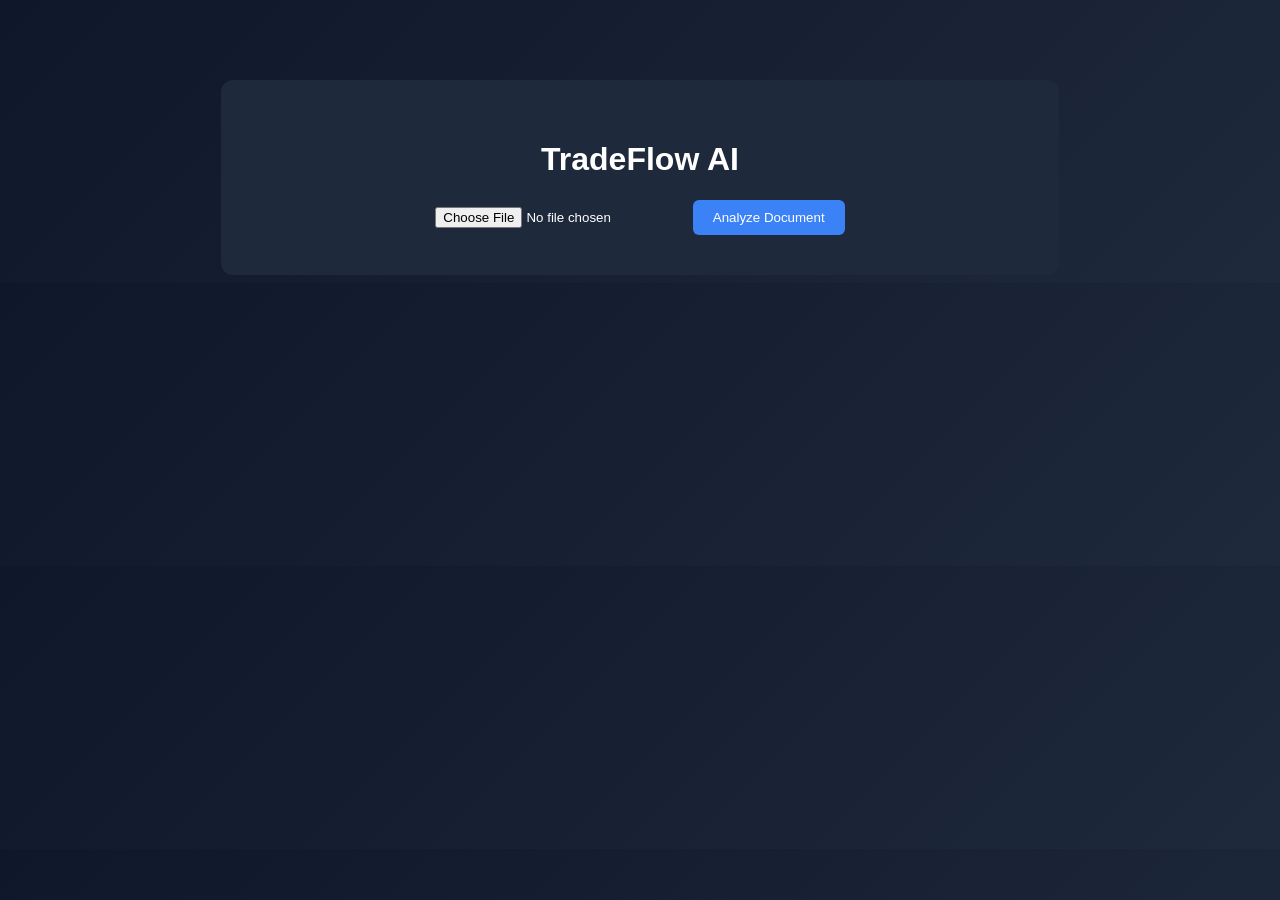
==== static/index.html @ f282c373 "Initial commit" ====
<!DOCTYPE html>
<html>

<head>
    <title>TradeFlow AI</title>
    <link rel="stylesheet" href="/static/style.css">
</head>

<body>

    <div class="container">
        <h1>TradeFlow AI</h1>

        <form id="uploadForm">
            <input type="file" id="fileInput" required>
            <button type="submit">Analyze Document</button>
        </form>

        <div id="result"></div>
    </div>

    <script>
        document.getElementById("uploadForm").addEventListener("submit", async function (e) {
            e.preventDefault();

            const fileInput = document.getElementById("fileInput");
            const resultDiv = document.getElementById("result");

            const file = fileInput.files[0];
            if (!file) {
                alert("Select a file");
                return;
            }

            const formData = new FormData();
            formData.append("file", file);

            resultDiv.innerHTML = "Processing...";

            const response = await fetch("/upload/", {
                method: "POST",
                body: formData
            });

            const data = await response.json();

            resultDiv.innerHTML = `
        <h3>Status: ${data.review_status}</h3>
        <p><strong>Converted INR:</strong> ${data.converted_value_inr || "-"}</p>
        <pre>${JSON.stringify(data.auto_filled_form, null, 2)}</pre>
    `;
        });
    </script>

</body>

</html>
---- static/style.css ----
body {
    font-family: Arial, sans-serif;
    background: linear-gradient(135deg, #0f172a, #1e293b);
    color: white;
    text-align: center;
    margin-top: 80px;
}

.container {
    background: #1e293b;
    padding: 40px;
    width: 60%;
    margin: auto;
    border-radius: 12px;
}

button {
    padding: 10px 20px;
    background: #3b82f6;
    color: white;
    border: none;
    border-radius: 6px;
    cursor: pointer;
}

button:hover {
    background: #2563eb;
}

pre {
    text-align: left;
    background: #0f172a;
    padding: 15px;
    border-radius: 8px;
}
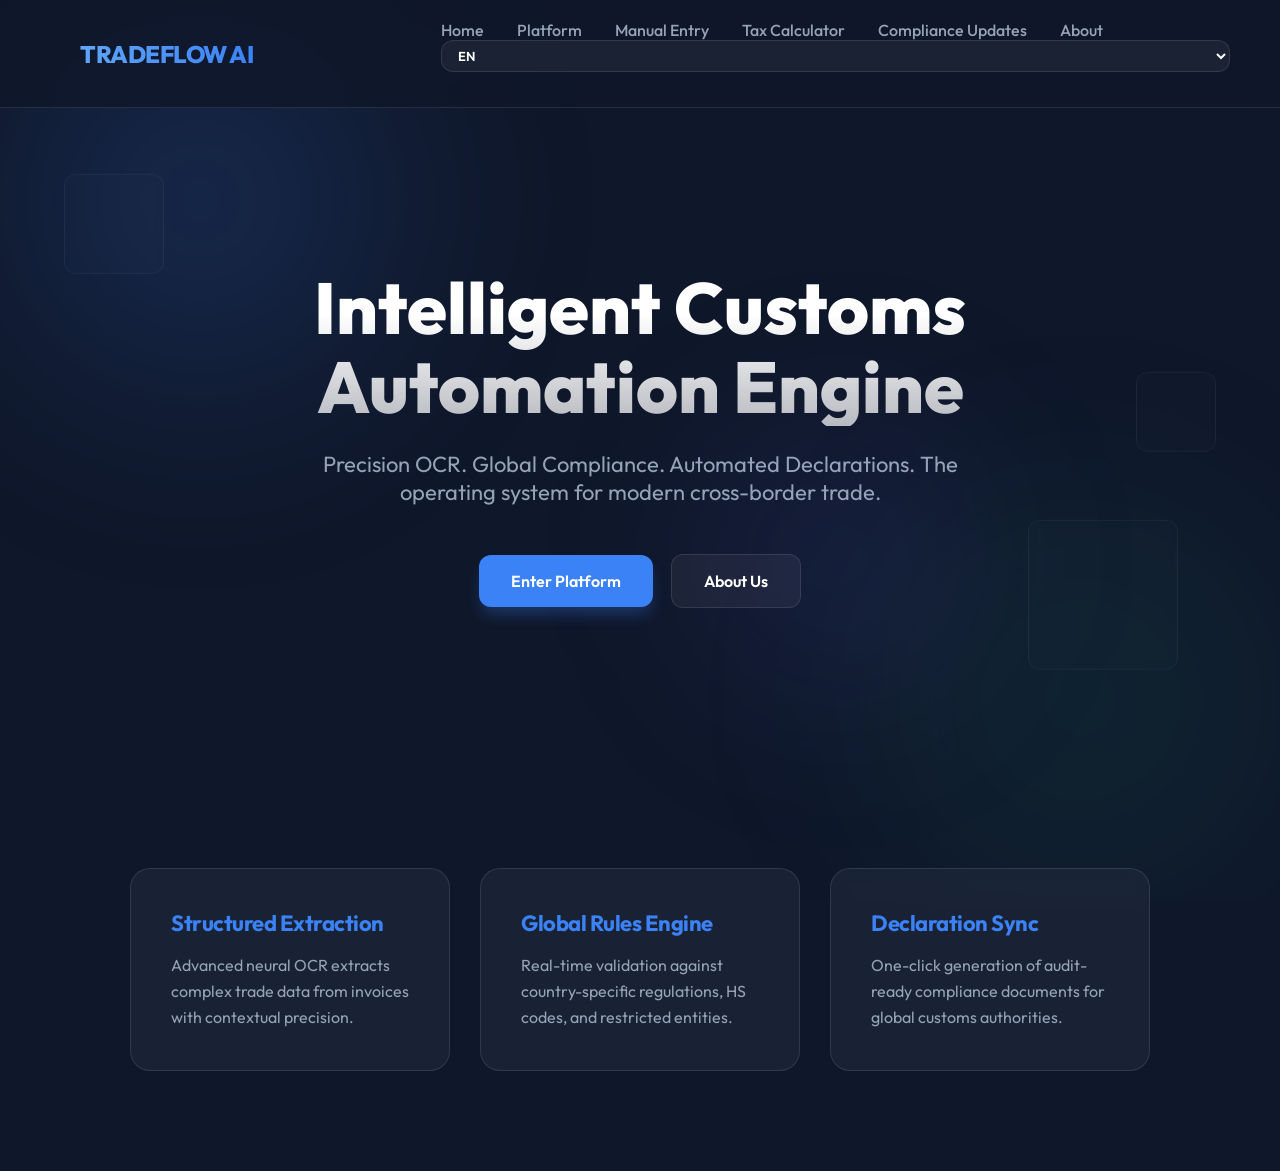
==== commit 5f7ba787: "Remove .env and add gitignore" ====
--- a/static/index.html
+++ b/static/index.html
@@ -1,56 +1,85 @@
 <!DOCTYPE html>
-<html>
+<html lang="en">
 
 <head>
-    <title>TradeFlow AI</title>
+    <meta charset="UTF-8">
+    <meta name="viewport" content="width=device-width, initial-scale=1.0">
+    <title>TradeFlow AI | Intelligent Customs Automation</title>
+    <link rel="preconnect" href="https://fonts.googleapis.com">
+    <link rel="preconnect" href="https://fonts.gstatic.com" crossorigin>
+    <link href="https://fonts.googleapis.com/css2?family=Outfit:wght@400;500;600;800&display=swap" rel="stylesheet">
     <link rel="stylesheet" href="/static/style.css">
 </head>
 
 <body>
 
-    <div class="container">
-        <h1>TradeFlow AI</h1>
-
-        <form id="uploadForm">
-            <input type="file" id="fileInput" required>
-            <button type="submit">Analyze Document</button>
-        </form>
-
-        <div id="result"></div>
+    <div class="bg-mesh">
+        <div class="mesh-blob blob-1"></div>
+        <div class="mesh-blob blob-2"></div>
+        <div class="mesh-blob blob-3"></div>
     </div>
 
-    <script>
-        document.getElementById("uploadForm").addEventListener("submit", async function (e) {
-            e.preventDefault();
+    <nav>
+        <div class="logo">TRADEFLOW AI</div>
+        <div class="nav-links">
+            <a href="/" data-i18n="nav_home">Home</a>
+            <a href="/app" data-i18n="nav_platform">Platform</a>
+            <a href="/manual" data-i18n="nav_manual">Manual Entry</a>
+            <a href="/calculator" data-i18n="nav_calculator">Tax Calculator</a>
+            <a href="/rules" data-i18n="nav_updates">Compliance Updates</a>
+            <a href="/about" data-i18n="nav_about">About</a>
+            <select class="lang-selector" onchange="switchLanguage(this.value)">
+                <option value="en">EN</option>
+                <option value="hi">HI</option>
+                <option value="es">ES</option>
+                <option value="fr">FR</option>
+                <option value="de">DE</option>
+                <option value="zh">ZH</option>
+                <option value="ja">JA</option>
+                <option value="ru">RU</option>
+                <option value="pt">PT</option>
+                <option value="ar">AR</option>
+            </select>
+        </div>
+    </nav>
 
-            const fileInput = document.getElementById("fileInput");
-            const resultDiv = document.getElementById("result");
+    <main>
+        <section class="hero">
+            <div class="hero-visuals">
+                <div class="floating-shape"
+                    style="width: 100px; height: 100px; top: 10%; left: 5%; animation: float 15s infinite alternate-reverse;">
+                </div>
+                <div class="floating-shape"
+                    style="width: 150px; height: 150px; bottom: 15%; right: 8%; animation: float 20s infinite alternate;">
+                </div>
+                <div class="floating-shape"
+                    style="width: 80px; height: 80px; top: 40%; right: 5%; animation: float 12s infinite alternate;">
+                </div>
+            </div>
+            <h1>Intelligent Customs<br>Automation Engine</h1>
+            <p>Precision OCR. Global Compliance. Automated Declarations. The operating system for modern cross-border
+                trade.</p>
+            <a href="/app" class="cta-btn">Enter Platform</a>
+            <a href="/about" class="cta-btn cta-btn-secondary" style="margin-left: 15px;">About Us</a>
+        </section>
 
-            const file = fileInput.files[0];
-            if (!file) {
-                alert("Select a file");
-                return;
-            }
+        <section class="features">
+            <div class="feature-card">
+                <h3>Structured Extraction</h3>
+                <p>Advanced neural OCR extracts complex trade data from invoices with contextual precision.</p>
+            </div>
 
-            const formData = new FormData();
-            formData.append("file", file);
+            <div class="feature-card">
+                <h3>Global Rules Engine</h3>
+                <p>Real-time validation against country-specific regulations, HS codes, and restricted entities.</p>
+            </div>
 
-            resultDiv.innerHTML = "Processing...";
-
-            const response = await fetch("/upload/", {
-                method: "POST",
-                body: formData
-            });
-
-            const data = await response.json();
-
-            resultDiv.innerHTML = `
-        <h3>Status: ${data.review_status}</h3>
-        <p><strong>Converted INR:</strong> ${data.converted_value_inr || "-"}</p>
-        <pre>${JSON.stringify(data.auto_filled_form, null, 2)}</pre>
-    `;
-        });
-    </script>
+            <div class="feature-card">
+                <h3>Declaration Sync</h3>
+                <p>One-click generation of audit-ready compliance documents for global customs authorities.</p>
+            </div>
+        </section>
+    </main>
 
 </body>
 
--- a/static/style.css
+++ b/static/style.css
@@ -1,35 +1,811 @@
+:root {
+    --primary: #3b82f6;
+    --primary-hover: #2563eb;
+    --bg-dark: #0f172a;
+    --bg-card: rgba(30, 41, 59, 0.7);
+    --text-main: #f8fafc;
+    --text-muted: #94a3b8;
+    --accent: #10b981;
+    --danger: #ef4444;
+    --border: rgba(255, 255, 255, 0.1);
+    --glass: rgba(255, 255, 255, 0.03);
+}
+
+* {
+    margin: 0;
+    padding: 0;
+    box-sizing: border-box;
+    font-family: 'Outfit', 'Inter', system-ui, -apple-system, sans-serif;
+}
+
 body {
-    font-family: Arial, sans-serif;
-    background: linear-gradient(135deg, #0f172a, #1e293b);
+    background: #0f172a;
+    color: var(--text-main);
+    min-height: 100vh;
+    overflow-x: hidden;
+    position: relative;
+}
+
+/* Animated Mesh Background */
+.bg-mesh {
+    position: fixed;
+    top: 0;
+    left: 0;
+    width: 100%;
+    height: 100%;
+    z-index: -1;
+    overflow: hidden;
+    background: #0f172a;
+}
+
+.mesh-blob {
+    position: absolute;
+    width: 600px;
+    height: 600px;
+    background: radial-gradient(circle, rgba(59, 130, 246, 0.15) 0%, transparent 70%);
+    filter: blur(80px);
+    border-radius: 50%;
+    animation: float 20s infinite alternate;
+}
+
+.blob-1 {
+    top: -100px;
+    left: -100px;
+    background: radial-gradient(circle, rgba(59, 130, 246, 0.2) 0%, transparent 70%);
+}
+
+.blob-2 {
+    bottom: -100px;
+    right: -100px;
+    background: radial-gradient(circle, rgba(16, 185, 129, 0.1) 0%, transparent 70%);
+    animation-delay: -5s;
+}
+
+.blob-3 {
+    top: 40%;
+    left: 50%;
+    width: 400px;
+    height: 400px;
+    background: radial-gradient(circle, rgba(99, 102, 241, 0.15) 0%, transparent 70%);
+    animation-delay: -10s;
+}
+
+@keyframes float {
+    0% {
+        transform: translate(0, 0) scale(1);
+    }
+
+    33% {
+        transform: translate(100px, 50px) scale(1.1);
+    }
+
+    66% {
+        transform: translate(-50px, 100px) scale(0.9);
+    }
+
+    100% {
+        transform: translate(0, 0) scale(1);
+    }
+}
+
+/* Glassmorphism Navigation */
+nav {
+    display: flex;
+    justify-content: space-between;
+    align-items: center;
+    padding: 20px 80px;
+    background: rgba(15, 23, 42, 0.8);
+    backdrop-filter: blur(12px);
+    position: sticky;
+    top: 0;
+    z-index: 100;
+    border-bottom: 1px solid var(--border);
+}
+
+.logo {
+    font-size: 24px;
+    font-weight: 800;
+    background: linear-gradient(to right, #60a5fa, #3b82f6);
+    -webkit-background-clip: text;
+    background-clip: text;
+    -webkit-text-fill-color: transparent;
+    letter-spacing: -0.5px;
+}
+
+.nav-links a {
+    color: var(--text-muted);
+    text-decoration: none;
+    margin-left: 30px;
+    font-weight: 500;
+    transition: all 0.3s ease;
+}
+
+.nav-links a:hover {
+    color: var(--primary);
+}
+
+.lang-selector {
+    background: rgba(255, 255, 255, 0.05);
+    border: 1px solid var(--border);
     color: white;
+    padding: 6px 12px;
+    border-radius: 12px;
+    font-size: 13px;
+    font-weight: 600;
+    cursor: pointer;
+    outline: none;
+    transition: all 0.3s ease;
+    margin-left: 30px;
+}
+
+.lang-selector:hover {
+    background: rgba(255, 255, 255, 0.1);
+    border-color: var(--primary);
+}
+
+.lang-selector option {
+    background: #0f172a;
+    color: white;
+}
+
+/* Hero Section */
+.hero {
     text-align: center;
-    margin-top: 80px;
-}
-
+    padding: 160px 20px;
+    position: relative;
+    z-index: 1;
+}
+
+.hero h1 {
+    font-size: 72px;
+    font-weight: 800;
+    margin-bottom: 24px;
+    background: linear-gradient(to bottom, #ffffff 30%, rgba(255, 255, 255, 0.7));
+    -webkit-background-clip: text;
+    background-clip: text;
+    -webkit-text-fill-color: transparent;
+    line-height: 1.1;
+    opacity: 0;
+    transform: translateY(30px);
+    animation: revealUp 0.8s cubic-bezier(0.2, 0.8, 0.2, 1) forwards;
+}
+
+.hero p {
+    font-size: 22px;
+    margin-bottom: 48px;
+    color: var(--text-muted);
+    max-width: 700px;
+    margin-left: auto;
+    margin-right: auto;
+    opacity: 0;
+    transform: translateY(20px);
+    animation: revealUp 0.8s cubic-bezier(0.2, 0.8, 0.2, 1) 0.2s forwards;
+}
+
+@keyframes revealUp {
+    to {
+        opacity: 1;
+        transform: translateY(0);
+    }
+}
+
+.hero-visuals {
+    position: absolute;
+    top: 50%;
+    left: 50%;
+    transform: translate(-50%, -50%);
+    width: 100%;
+    height: 100%;
+    pointer-events: none;
+    z-index: -1;
+}
+
+.floating-shape {
+    position: absolute;
+    border: 1px solid rgba(255, 255, 255, 0.05);
+    background: rgba(255, 255, 255, 0.01);
+    backdrop-filter: blur(4px);
+    border-radius: 12px;
+}
+
+.cta-btn {
+    background: var(--primary);
+    padding: 16px 32px;
+    border-radius: 12px;
+    color: white;
+    text-decoration: none;
+    font-weight: 600;
+    transition: all 0.3s cubic-bezier(0.4, 0, 0.2, 1);
+    box-shadow: 0 10px 15px -3px rgba(59, 130, 246, 0.3);
+    display: inline-block;
+}
+
+.cta-btn-secondary {
+    background: rgba(255, 255, 255, 0.05);
+    border: 1px solid var(--border);
+    box-shadow: none;
+}
+
+.cta-btn-secondary:hover {
+    background: rgba(255, 255, 255, 0.1);
+    border-color: var(--primary);
+    box-shadow: 0 10px 20px rgba(0, 0, 0, 0.2);
+}
+
+/* Feature Cards */
+.features {
+    display: flex;
+    justify-content: center;
+    gap: 30px;
+    padding: 100px 80px;
+    flex-wrap: wrap;
+}
+
+.feature-card {
+    background: var(--bg-card);
+    padding: 40px;
+    border-radius: 20px;
+    width: 320px;
+    border: 1px solid var(--border);
+    transition: all 0.4s ease;
+    backdrop-filter: blur(8px);
+}
+
+.feature-card:hover {
+    transform: translateY(-10px);
+    border-color: var(--primary);
+    background: rgba(30, 41, 59, 0.9);
+}
+
+.feature-card h3 {
+    font-size: 22px;
+    margin-bottom: 16px;
+    color: var(--primary);
+}
+
+.feature-card p {
+    color: var(--text-muted);
+    line-height: 1.6;
+}
+
+/* App Container */
 .container {
-    background: #1e293b;
+    max-width: 1200px;
+    margin: 60px auto;
+    padding: 0 40px;
+}
+
+.card {
+    background: var(--bg-card);
     padding: 40px;
-    width: 60%;
-    margin: auto;
+    border-radius: 24px;
+    margin-bottom: 40px;
+    border: 1px solid var(--border);
+    backdrop-filter: blur(12px);
+    animation: fadeIn 0.6s ease-out;
+}
+
+@keyframes fadeIn {
+    from {
+        opacity: 0;
+        transform: translateY(20px);
+    }
+
+    to {
+        opacity: 1;
+        transform: translateY(0);
+    }
+}
+
+h2,
+h3 {
+    margin-bottom: 24px;
+    letter-spacing: -0.5px;
+}
+
+/* Inputs & Forms */
+input,
+select {
+    width: 100%;
+    padding: 14px 18px;
+    margin-bottom: 15px;
     border-radius: 12px;
-}
-
-button {
-    padding: 10px 20px;
-    background: #3b82f6;
+    background: rgba(15, 23, 42, 0.6);
+    border: 1px solid var(--border);
     color: white;
+    font-size: 16px;
+    transition: all 0.3s ease;
+}
+
+input:focus,
+select:focus {
+    outline: none;
+    border-color: var(--primary);
+    background: rgba(30, 41, 59, 0.9);
+}
+
+.primary-btn {
+    width: 100%;
+    padding: 16px;
+    background: var(--primary);
     border: none;
-    border-radius: 6px;
+    border-radius: 12px;
+    color: white;
+    font-weight: 600;
     cursor: pointer;
-}
-
-button:hover {
-    background: #2563eb;
-}
-
-pre {
+    transition: all 0.3s ease;
+}
+
+.primary-btn:hover:not(:disabled) {
+    background: var(--primary-hover);
+    transform: scale(1.01);
+}
+
+/* Grid & Data */
+.grid {
+    display: grid;
+    grid-template-columns: repeat(auto-fit, minmax(280px, 1fr));
+    gap: 20px;
+}
+
+.data-item {
+    background: var(--glass);
+    padding: 20px;
+    border-radius: 16px;
+    border: 1px solid var(--border);
+}
+
+.data-item label {
+    display: block;
+    color: var(--text-muted);
+    font-size: 12px;
+    text-transform: uppercase;
+    letter-spacing: 1px;
+    margin-bottom: 8px;
+}
+
+.data-item span {
+    font-size: 18px;
+    font-weight: 600;
+}
+
+/* Status Badges */
+.badge {
+    display: inline-block;
+    padding: 6px 12px;
+    border-radius: 8px;
+    font-size: 14px;
+    font-weight: 600;
+}
+
+.badge-success {
+    background: rgba(16, 185, 129, 0.1);
+    color: var(--accent);
+}
+
+.badge-warning {
+    background: rgba(245, 158, 11, 0.1);
+    color: #f59e0b;
+}
+
+.badge-danger {
+    background: rgba(239, 68, 68, 0.1);
+    color: var(--danger);
+}
+
+/* Downloads */
+.download-section {
+    display: flex;
+    gap: 20px;
+    margin-top: 20px;
+}
+
+.download-btn {
+    flex: 1;
+    display: flex;
+    align-items: center;
+    justify-content: center;
+    gap: 10px;
+    padding: 14px;
+    background: var(--accent);
+    border-radius: 12px;
+    color: white;
+    text-decoration: none;
+    font-weight: 600;
+    transition: all 0.3s ease;
+}
+
+.download-btn:hover {
+    background: #059669;
+}
+
+/* Utils */
+.hidden {
+    display: none;
+}
+
+.spinner {
+    border: 4px solid rgba(255, 255, 255, 0.1);
+    border-top: 4px solid var(--primary);
+    border-radius: 50%;
+    width: 32px;
+    height: 32px;
+    margin: 20px auto;
+    animation: spin 1s linear infinite;
+}
+
+@keyframes spin {
+    100% {
+        transform: rotate(360deg);
+    }
+}
+
+/* Chat Assistant Widget */
+.chat-widget {
+    position: fixed;
+    bottom: 30px;
+    right: 30px;
+    z-index: 1000;
+}
+
+.chat-bubble {
+    width: 60px;
+    height: 60px;
+    background: var(--primary);
+    border-radius: 50%;
+    display: flex;
+    align-items: center;
+    justify-content: center;
+    cursor: pointer;
+    box-shadow: 0 10px 25px rgba(59, 130, 246, 0.4);
+    transition: all 0.3s cubic-bezier(0.175, 0.885, 0.32, 1.275);
+}
+
+.chat-bubble:hover {
+    transform: scale(1.1) rotate(5deg);
+}
+
+.chat-window {
+    position: absolute;
+    bottom: 80px;
+    right: 0;
+    width: 380px;
+    height: 500px;
+    background: var(--bg-card);
+    backdrop-filter: blur(20px);
+    border: 1px solid var(--border);
+    border-radius: 24px;
+    display: flex;
+    flex-direction: column;
+    overflow: hidden;
+    box-shadow: 0 20px 40px rgba(0, 0, 0, 0.4);
+    animation: slideUp 0.4s cubic-bezier(0.4, 0, 0.2, 1);
+}
+
+@keyframes slideUp {
+    from {
+        opacity: 0;
+        transform: translateY(20px);
+    }
+
+    to {
+        opacity: 1;
+        transform: translateY(0);
+    }
+}
+
+.chat-header {
+    padding: 20px;
+    background: rgba(15, 23, 42, 0.5);
+    border-bottom: 1px solid var(--border);
+    display: flex;
+    justify-content: space-between;
+    align-items: center;
+}
+
+.chat-messages {
+    flex: 1;
+    padding: 20px;
+    overflow-y: auto;
+    display: flex;
+    flex-direction: column;
+    gap: 15px;
+}
+
+.message {
+    max-width: 80%;
+    padding: 12px 16px;
+    border-radius: 16px;
+    font-size: 14px;
+    line-height: 1.5;
+}
+
+.message-ai {
+    background: var(--glass);
+    border: 1px solid var(--border);
+    align-self: flex-start;
+    border-bottom-left-radius: 4px;
+}
+
+.message-user {
+    background: var(--primary);
+    color: white;
+    align-self: flex-end;
+    border-bottom-right-radius: 4px;
+}
+
+.chat-input-area {
+    padding: 20px;
+    border-top: 1px solid var(--border);
+    display: flex;
+    gap: 10px;
+}
+
+.chat-input {
+    flex: 1;
+    background: rgba(15, 23, 42, 0.4);
+    border: 1px solid var(--border);
+    border-radius: 12px;
+    padding: 10px 15px;
+    color: white;
+    font-size: 14px;
+    margin-bottom: 0;
+}
+
+
+/* Rules Updates Page Enhanced Styles */
+.rules-hero {
+    padding: 100px 0 60px;
+    background: radial-gradient(circle at top right, rgba(99, 102, 241, 0.1), transparent);
+    text-align: center;
+}
+
+.rules-hero h1 {
+    font-size: 56px;
+    font-weight: 800;
+    margin-bottom: 20px;
+    background: linear-gradient(to bottom, #fff, #94a3b8);
+    -webkit-background-clip: text;
+    background-clip: text;
+    -webkit-text-fill-color: transparent;
+}
+
+.rules-hero p {
+    color: var(--text-muted);
+    font-size: 20px;
+    max-width: 600px;
+    margin: 0 auto;
+}
+
+.rules-grid {
+    display: grid;
+    grid-template-columns: repeat(auto-fill, minmax(350px, 1fr));
+    gap: 30px;
+    padding: 40px 0;
+}
+
+.timeline-item {
+    background: var(--bg-card);
+    border: 1px solid var(--border);
+    border-radius: 24px;
+    padding: 32px;
+    display: flex;
+    flex-direction: column;
+    gap: 20px;
+    backdrop-filter: blur(20px);
+    transition: all 0.4s cubic-bezier(0.4, 0, 0.2, 1);
+    position: relative;
+    overflow: hidden;
+}
+
+.timeline-item::before {
+    content: '';
+    position: absolute;
+    top: 0;
+    left: 0;
+    width: 100%;
+    height: 4px;
+    background: var(--primary);
+    opacity: 0;
+    transition: opacity 0.3s ease;
+}
+
+.timeline-item:hover {
+    transform: translateY(-10px);
+    border-color: rgba(99, 102, 241, 0.5);
+    box-shadow: 0 20px 40px rgba(0, 0, 0, 0.3);
+}
+
+.timeline-item:hover::before {
+    opacity: 1;
+}
+
+.timeline-header {
+    display: flex;
+    justify-content: space-between;
+    align-items: center;
+}
+
+.timeline-date {
+    font-size: 13px;
+    color: var(--text-muted);
+    font-weight: 600;
+    letter-spacing: 0.5px;
+}
+
+.impact-badge {
+    padding: 6px 14px;
+    border-radius: 12px;
+    font-size: 11px;
+    font-weight: 800;
+    letter-spacing: 1px;
+    text-transform: uppercase;
+}
+
+.impact-high {
+    background: rgba(239, 68, 68, 0.1);
+    color: var(--danger);
+    border: 1px solid rgba(239, 68, 68, 0.2);
+}
+
+.impact-medium {
+    background: rgba(245, 158, 11, 0.1);
+    color: #f59e0b;
+    border: 1px solid rgba(245, 158, 11, 0.2);
+}
+
+.impact-low {
+    background: rgba(16, 185, 129, 0.1);
+    color: var(--accent);
+    border: 1px solid rgba(16, 185, 129, 0.2);
+}
+
+.timeline-content h3 {
+    font-size: 22px;
+    color: #fff;
+    line-height: 1.3;
+}
+
+.timeline-content p {
+    color: var(--text-muted);
+    line-height: 1.7;
+    margin-top: 12px;
+}
+
+.timeline-country {
+    display: flex;
+    align-items: center;
+    gap: 8px;
+    margin-top: auto;
+    font-size: 14px;
+    color: var(--primary);
+    font-weight: 600;
+}
+
+.timeline-country::before {
+    content: '';
+    width: 8px;
+    height: 8px;
+    background: var(--primary);
+    border-radius: 50%;
+}
+
+.loading-state {
+    grid-column: 1 / -1;
+    text-align: center;
+    padding: 100px;
+    color: var(--text-muted);
+}
+
+/* User Profile Badge */
+.user-badge {
+    display: flex;
+    align-items: center;
+    gap: 12px;
+    background: rgba(255, 255, 255, 0.03);
+    padding: 6px 18px;
+    border-radius: 50px;
+    border: 1px solid var(--border);
+    backdrop-filter: blur(10px);
+    margin-right: 15px;
+}
+
+.company-tag {
+    font-weight: 600;
+    color: var(--primary);
+    font-size: 14px;
+}
+
+.iec-tag {
+    font-size: 11px;
+    color: var(--text-muted);
+    background: rgba(255, 255, 255, 0.05);
+    padding: 2px 8px;
+    border-radius: 4px;
+    font-family: monospace;
+}
+
+.logout-link {
+    color: #ef4444;
+    font-size: 12px;
+    text-decoration: none;
+    margin-left: 10px;
+    font-weight: 600;
+    opacity: 0.7;
+    transition: opacity 0.3s;
+    cursor: pointer;
+}
+
+.logout-link:hover {
+    opacity: 1;
+}
+
+/* Login Page Styles */
+.login-page {
+    height: 100vh;
+    display: flex;
+    align-items: center;
+    justify-content: center;
+    background: radial-gradient(circle at center, #1e293b 0%, #0f172a 100%);
+}
+
+.login-container {
+    width: 100%;
+    max-width: 450px;
+    padding: 20px;
+}
+
+.login-card {
+    padding: 40px !important;
     text-align: left;
-    background: #0f172a;
-    padding: 15px;
-    border-radius: 8px;
+}
+
+.login-card h1 {
+    margin-bottom: 10px;
+    text-align: center;
+}
+
+.login-card label {
+    display: block;
+    margin-bottom: 8px;
+    font-size: 14px;
+    font-weight: 500;
+    color: var(--text-muted);
+}
+
+.login-card input,
+.login-card textarea {
+    width: 100%;
+    background: rgba(15, 23, 42, 0.5);
+    border: 1px solid var(--border);
+    border-radius: 12px;
+    padding: 12px 16px;
+    color: white;
+    margin-bottom: 20px;
+    transition: border-color 0.3s;
+}
+
+.login-card input:focus,
+.login-card textarea:focus {
+    border-color: var(--primary);
+    outline: none;
+}
+
+/* Responsive */
+@media (max-width: 768px) {
+    nav {
+        padding: 20px;
+    }
+
+    .hero h1 {
+        font-size: 40px;
+    }
+
+    .features {
+        padding: 40px 20px;
+    }
+
+    .container {
+        padding: 0 20px;
+    }
 }
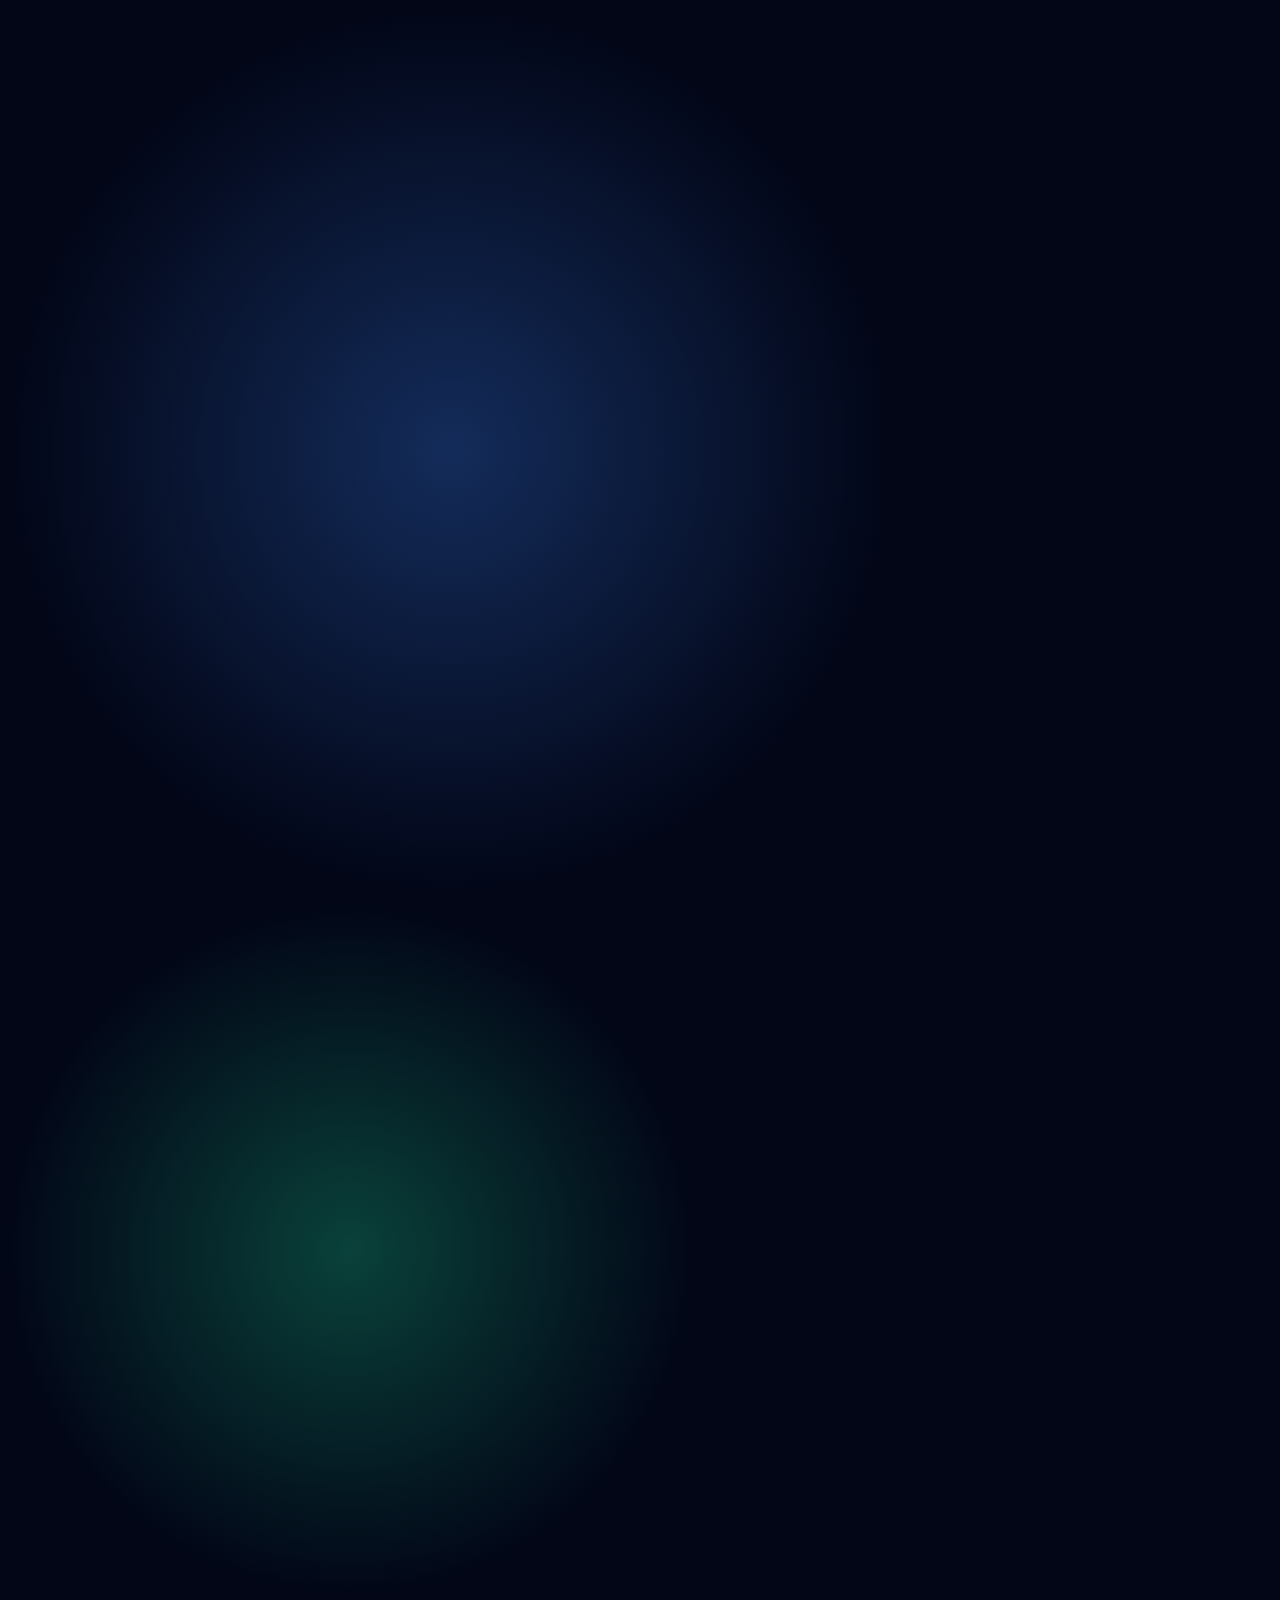
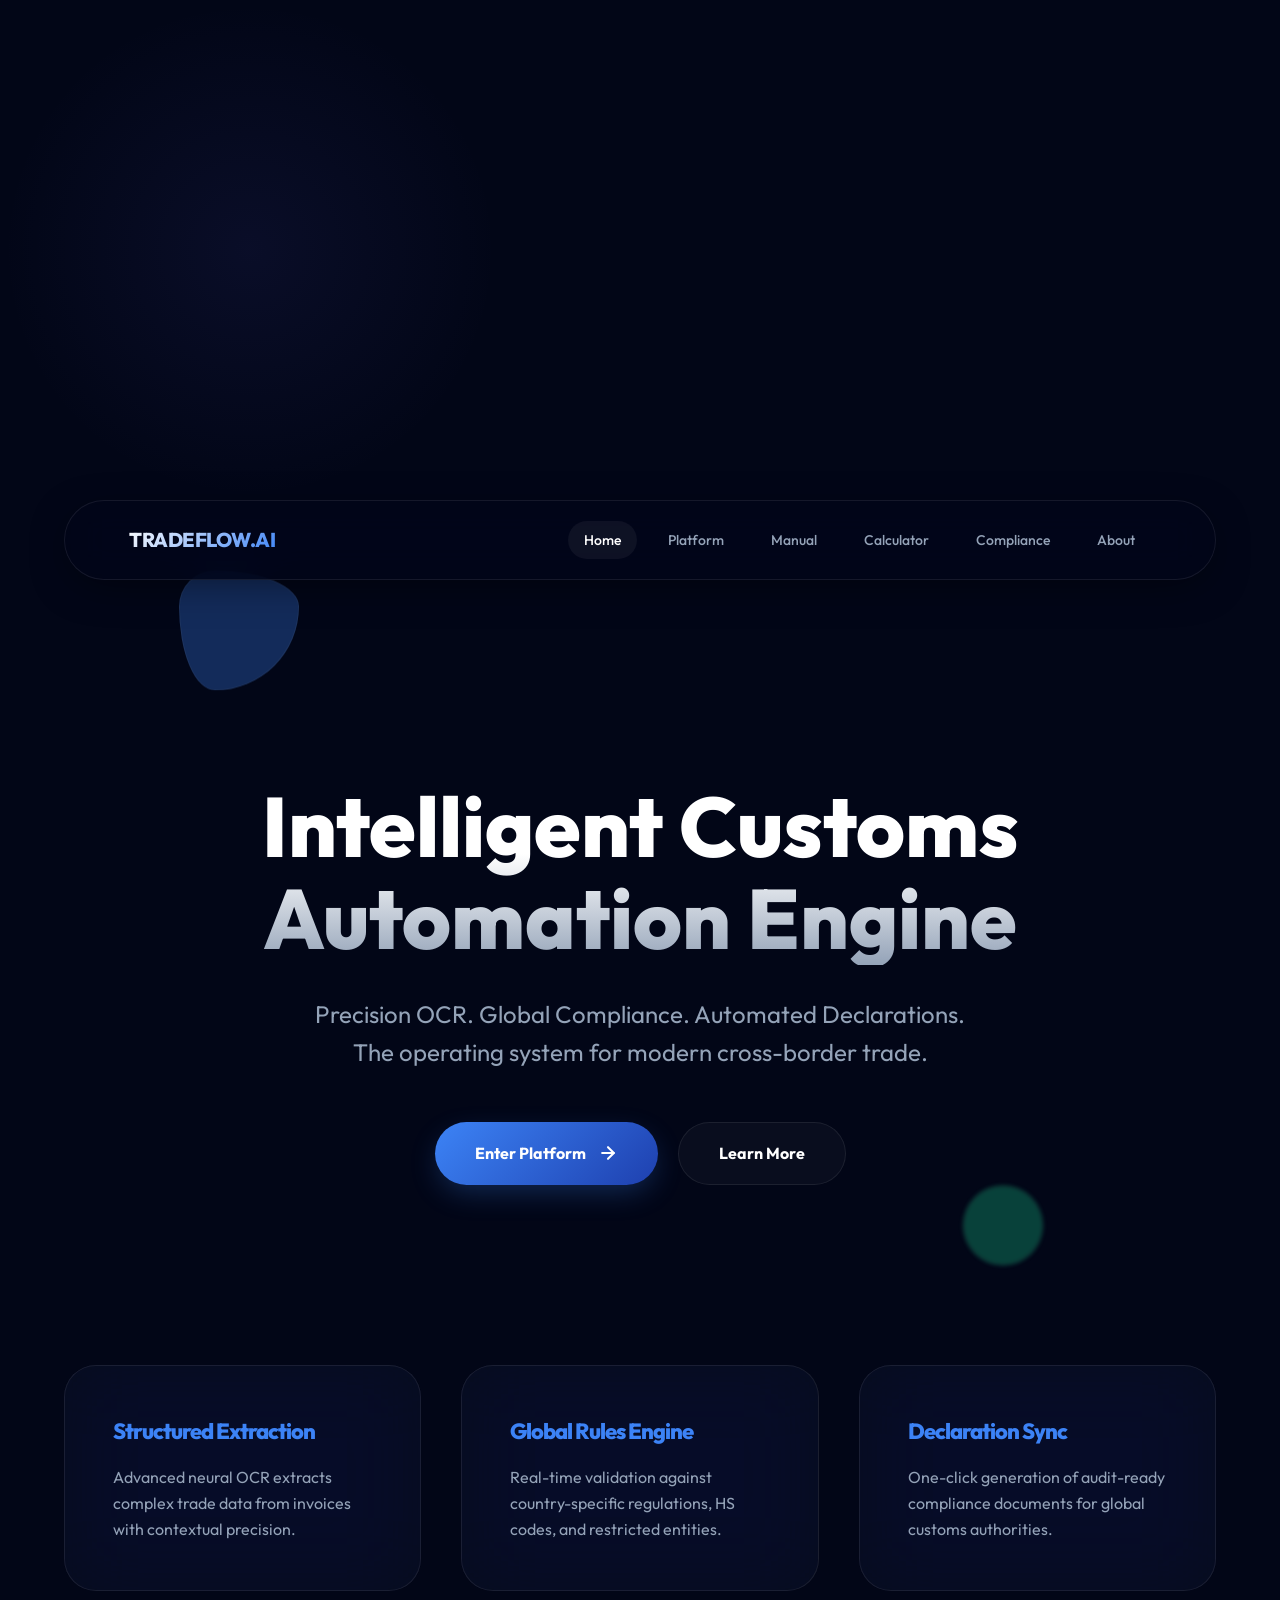
==== commit 74bcf1ec: "Initial commit" ====
--- a/static/index.html
+++ b/static/index.html
@@ -14,56 +14,64 @@
 <body>
 
     <div class="bg-mesh">
-        <div class="mesh-blob blob-1"></div>
-        <div class="mesh-blob blob-2"></div>
-        <div class="mesh-blob blob-3"></div>
+        <div class="mesh-blob"
+            style="top: -10%; left: -10%; background: radial-gradient(circle, var(--primary-glow) 0%, transparent 70%); width: 900px; height: 900px;">
+        </div>
+        <div class="mesh-blob"
+            style="bottom: -10%; right: -10%; background: radial-gradient(circle, var(--accent-glow) 0%, transparent 70%); width: 700px; height: 700px;">
+        </div>
+        <div class="mesh-blob"
+            style="top: 30%; left: 40%; background: radial-gradient(circle, rgba(99, 102, 241, 0.08) 0%, transparent 70%); width: 500px; height: 500px;">
+        </div>
     </div>
 
     <nav>
-        <div class="logo">TRADEFLOW AI</div>
+        <div class="logo">TRADEFLOW.AI</div>
         <div class="nav-links">
-            <a href="/" data-i18n="nav_home">Home</a>
-            <a href="/app" data-i18n="nav_platform">Platform</a>
-            <a href="/manual" data-i18n="nav_manual">Manual Entry</a>
-            <a href="/calculator" data-i18n="nav_calculator">Tax Calculator</a>
-            <a href="/rules" data-i18n="nav_updates">Compliance Updates</a>
-            <a href="/about" data-i18n="nav_about">About</a>
-            <select class="lang-selector" onchange="switchLanguage(this.value)">
-                <option value="en">EN</option>
-                <option value="hi">HI</option>
-                <option value="es">ES</option>
-                <option value="fr">FR</option>
-                <option value="de">DE</option>
-                <option value="zh">ZH</option>
-                <option value="ja">JA</option>
-                <option value="ru">RU</option>
-                <option value="pt">PT</option>
-                <option value="ar">AR</option>
-            </select>
+            <a href="/" class="active">Home</a>
+            <a href="/app">Platform</a>
+            <a href="/manual">Manual</a>
+            <a href="/calculator">Calculator</a>
+            <a href="/rules">Compliance</a>
+            <a href="/about">About</a>
         </div>
     </nav>
 
-    <main>
-        <section class="hero">
+    <main class="container">
+        <section class="hero reveal">
             <div class="hero-visuals">
+                <!-- Floating geometric shapes for depth -->
                 <div class="floating-shape"
-                    style="width: 100px; height: 100px; top: 10%; left: 5%; animation: float 15s infinite alternate-reverse;">
+                    style="width: 120px; height: 120px; top: -50px; left: 10%; background: var(--primary-glow); border-radius: 30% 70% 70% 30% / 30% 30% 70% 70%; animation: float 12s infinite alternate;">
                 </div>
                 <div class="floating-shape"
-                    style="width: 150px; height: 150px; bottom: 15%; right: 8%; animation: float 20s infinite alternate;">
-                </div>
-                <div class="floating-shape"
-                    style="width: 80px; height: 80px; top: 40%; right: 5%; animation: float 12s infinite alternate;">
+                    style="width: 80px; height: 80px; bottom: 20px; right: 15%; background: var(--accent-glow); border-radius: 50%; filter: blur(2px); animation: float 18s infinite alternate-reverse;">
                 </div>
             </div>
-            <h1>Intelligent Customs<br>Automation Engine</h1>
-            <p>Precision OCR. Global Compliance. Automated Declarations. The operating system for modern cross-border
-                trade.</p>
-            <a href="/app" class="cta-btn">Enter Platform</a>
-            <a href="/about" class="cta-btn cta-btn-secondary" style="margin-left: 15px;">About Us</a>
+            <h1>
+                Intelligent Customs<br>Automation Engine
+            </h1>
+            <p>
+                Precision OCR. Global Compliance. Automated Declarations.<br>The operating system for modern
+                cross-border
+                trade.
+            </p>
+            <div style="display: flex; justify-content: center; gap: 20px;">
+                <a href="/app" class="primary-btn" style="animation: pulse-glow 3s infinite;">
+                    Enter Platform
+                    <svg width="20" height="20" viewBox="0 0 24 24" fill="none" stroke="currentColor" stroke-width="2.5"
+                        stroke-linecap="round" stroke-linejoin="round">
+                        <line x1="5" y1="12" x2="19" y2="12"></line>
+                        <polyline points="12 5 19 12 12 19"></polyline>
+                    </svg>
+                </a>
+                <a href="/about" class="primary-btn secondary-btn">
+                    Learn More
+                </a>
+            </div>
         </section>
 
-        <section class="features">
+        <section class="features reveal-stagger">
             <div class="feature-card">
                 <h3>Structured Extraction</h3>
                 <p>Advanced neural OCR extracts complex trade data from invoices with contextual precision.</p>
--- a/static/style.css
+++ b/static/style.css
@@ -1,91 +1,31 @@
 :root {
-    --primary: #3b82f6;
-    --primary-hover: #2563eb;
-    --bg-dark: #0f172a;
-    --bg-card: rgba(30, 41, 59, 0.7);
+    --primary: hsl(217, 91%, 60%);
+    --primary-glow: hsla(217, 91%, 60%, 0.3);
+    --accent: hsl(158, 77%, 45%);
+    --accent-glow: hsla(158, 77%, 45%, 0.3);
+    --bg-dark: #020617;
+    --bg-card: rgba(15, 23, 42, 0.4);
+    --glass-border: rgba(255, 255, 255, 0.08);
+    --glass-shine: rgba(255, 255, 255, 0.03);
     --text-main: #f8fafc;
     --text-muted: #94a3b8;
-    --accent: #10b981;
-    --danger: #ef4444;
-    --border: rgba(255, 255, 255, 0.1);
-    --glass: rgba(255, 255, 255, 0.03);
+    --transition: all 0.4s cubic-bezier(0.4, 0, 0.2, 1);
+    --nav-height: 80px;
 }
 
 * {
     margin: 0;
     padding: 0;
     box-sizing: border-box;
-    font-family: 'Outfit', 'Inter', system-ui, -apple-system, sans-serif;
+    font-family: 'Outfit', sans-serif;
 }
 
 body {
-    background: #0f172a;
+    background: var(--bg-dark);
     color: var(--text-main);
     min-height: 100vh;
     overflow-x: hidden;
-    position: relative;
-}
-
-/* Animated Mesh Background */
-.bg-mesh {
-    position: fixed;
-    top: 0;
-    left: 0;
-    width: 100%;
-    height: 100%;
-    z-index: -1;
-    overflow: hidden;
-    background: #0f172a;
-}
-
-.mesh-blob {
-    position: absolute;
-    width: 600px;
-    height: 600px;
-    background: radial-gradient(circle, rgba(59, 130, 246, 0.15) 0%, transparent 70%);
-    filter: blur(80px);
-    border-radius: 50%;
-    animation: float 20s infinite alternate;
-}
-
-.blob-1 {
-    top: -100px;
-    left: -100px;
-    background: radial-gradient(circle, rgba(59, 130, 246, 0.2) 0%, transparent 70%);
-}
-
-.blob-2 {
-    bottom: -100px;
-    right: -100px;
-    background: radial-gradient(circle, rgba(16, 185, 129, 0.1) 0%, transparent 70%);
-    animation-delay: -5s;
-}
-
-.blob-3 {
-    top: 40%;
-    left: 50%;
-    width: 400px;
-    height: 400px;
-    background: radial-gradient(circle, rgba(99, 102, 241, 0.15) 0%, transparent 70%);
-    animation-delay: -10s;
-}
-
-@keyframes float {
-    0% {
-        transform: translate(0, 0) scale(1);
-    }
-
-    33% {
-        transform: translate(100px, 50px) scale(1.1);
-    }
-
-    66% {
-        transform: translate(-50px, 100px) scale(0.9);
-    }
-
-    100% {
-        transform: translate(0, 0) scale(1);
-    }
+    line-height: 1.6;
 }
 
 /* Glassmorphism Navigation */
@@ -93,49 +33,64 @@
     display: flex;
     justify-content: space-between;
     align-items: center;
-    padding: 20px 80px;
-    background: rgba(15, 23, 42, 0.8);
-    backdrop-filter: blur(12px);
+    padding: 0 5%;
+    height: var(--nav-height);
+    background: rgba(2, 6, 23, 0.8);
+    backdrop-filter: blur(20px) saturate(180%);
+    -webkit-backdrop-filter: blur(20px) saturate(180%);
     position: sticky;
-    top: 0;
-    z-index: 100;
-    border-bottom: 1px solid var(--border);
+    top: 20px;
+    width: 90%;
+    margin: 0 auto;
+    z-index: 1000;
+    border: 1px solid var(--glass-border);
+    border-radius: 100px;
+    box-shadow: 0 10px 40px -10px rgba(0, 0, 0, 0.5);
+    transition: var(--transition);
 }
 
 .logo {
-    font-size: 24px;
+    font-size: 20px;
     font-weight: 800;
-    background: linear-gradient(to right, #60a5fa, #3b82f6);
+    letter-spacing: -0.5px;
+    background: linear-gradient(135deg, #fff 0%, var(--primary) 100%);
     -webkit-background-clip: text;
     background-clip: text;
     -webkit-text-fill-color: transparent;
-    letter-spacing: -0.5px;
+}
+
+.nav-links {
+    display: flex;
+    align-items: center;
+    gap: 15px;
 }
 
 .nav-links a {
     color: var(--text-muted);
     text-decoration: none;
-    margin-left: 30px;
+    font-size: 14px;
     font-weight: 500;
-    transition: all 0.3s ease;
-}
-
-.nav-links a:hover {
-    color: var(--primary);
+    padding: 8px 16px;
+    border-radius: 50px;
+    transition: var(--transition);
+}
+
+.nav-links a:hover,
+.nav-links a.active {
+    color: #fff;
+    background: rgba(255, 255, 255, 0.05);
 }
 
 .lang-selector {
-    background: rgba(255, 255, 255, 0.05);
-    border: 1px solid var(--border);
-    color: white;
+    background: rgba(255, 255, 255, 0.03);
+    border: 1px solid var(--glass-border);
+    color: #fff;
     padding: 6px 12px;
-    border-radius: 12px;
-    font-size: 13px;
+    border-radius: 50px;
+    font-size: 12px;
     font-weight: 600;
     cursor: pointer;
-    outline: none;
-    transition: all 0.3s ease;
-    margin-left: 30px;
+    transition: var(--transition);
 }
 
 .lang-selector:hover {
@@ -183,10 +138,63 @@
 }
 
 @keyframes revealUp {
+    from {
+        opacity: 0;
+        transform: translateY(30px);
+    }
+
     to {
         opacity: 1;
         transform: translateY(0);
     }
+}
+
+.reveal {
+    opacity: 0;
+    transform: translateY(30px);
+    animation: revealUp 0.8s cubic-bezier(0.2, 0.8, 0.2, 1) forwards;
+}
+
+.reveal-delayed-1 {
+    animation-delay: 0.2s;
+}
+
+.reveal-delayed-2 {
+    animation-delay: 0.4s;
+}
+
+.reveal-delayed-3 {
+    animation-delay: 0.6s;
+}
+
+.reveal-stagger>* {
+    opacity: 0;
+    transform: translateY(20px);
+    animation: revealUp 0.6s cubic-bezier(0.2, 0.8, 0.2, 1) forwards;
+}
+
+.reveal-stagger>*:nth-child(1) {
+    animation-delay: 0.1s;
+}
+
+.reveal-stagger>*:nth-child(2) {
+    animation-delay: 0.2s;
+}
+
+.reveal-stagger>*:nth-child(3) {
+    animation-delay: 0.3s;
+}
+
+.reveal-stagger>*:nth-child(4) {
+    animation-delay: 0.4s;
+}
+
+.reveal-stagger>*:nth-child(5) {
+    animation-delay: 0.5s;
+}
+
+.reveal-stagger>*:nth-child(6) {
+    animation-delay: 0.6s;
 }
 
 .hero-visuals {
@@ -232,29 +240,58 @@
     box-shadow: 0 10px 20px rgba(0, 0, 0, 0.2);
 }
 
-/* Feature Cards */
+/* Hero Impact */
+.hero {
+    min-height: 60vh;
+    display: flex;
+    flex-direction: column;
+    justify-content: center;
+    align-items: center;
+    padding: 160px 0 100px;
+    position: relative;
+    z-index: 10;
+}
+
+.hero h1 {
+    font-size: clamp(48px, 8vw, 84px);
+    line-height: 1.1;
+    margin-bottom: 30px;
+    background: linear-gradient(to bottom, #fff 40%, var(--text-muted) 100%);
+    -webkit-background-clip: text;
+    background-clip: text;
+    -webkit-text-fill-color: transparent;
+    font-weight: 800;
+}
+
+.hero p {
+    font-size: clamp(18px, 2vw, 24px);
+    line-height: 1.6;
+    margin-bottom: 50px;
+}
+
+/* Feature Cards Grid */
 .features {
-    display: flex;
-    justify-content: center;
-    gap: 30px;
-    padding: 100px 80px;
-    flex-wrap: wrap;
+    display: grid;
+    grid-template-columns: repeat(auto-fit, minmax(340px, 1fr));
+    gap: 40px;
+    padding: 80px 0;
 }
 
 .feature-card {
     background: var(--bg-card);
-    padding: 40px;
-    border-radius: 20px;
-    width: 320px;
-    border: 1px solid var(--border);
-    transition: all 0.4s ease;
-    backdrop-filter: blur(8px);
+    padding: 48px;
+    border-radius: 32px;
+    border: 1px solid var(--glass-border);
+    transition: var(--transition);
+    backdrop-filter: blur(40px) saturate(200%);
+    -webkit-backdrop-filter: blur(40px) saturate(200%);
 }
 
 .feature-card:hover {
     transform: translateY(-10px);
     border-color: var(--primary);
     background: rgba(30, 41, 59, 0.9);
+    box-shadow: 0 20px 40px rgba(59, 130, 246, 0.15);
 }
 
 .feature-card h3 {
@@ -268,105 +305,136 @@
     line-height: 1.6;
 }
 
-/* App Container */
+/* Container & Layout */
 .container {
-    max-width: 1200px;
-    margin: 60px auto;
-    padding: 0 40px;
+    max-width: 1400px;
+    margin: 40px auto;
+    padding: 0 5%;
 }
 
 .card {
     background: var(--bg-card);
     padding: 40px;
-    border-radius: 24px;
+    border-radius: 32px;
     margin-bottom: 40px;
-    border: 1px solid var(--border);
-    backdrop-filter: blur(12px);
-    animation: fadeIn 0.6s ease-out;
-}
-
-@keyframes fadeIn {
-    from {
-        opacity: 0;
-        transform: translateY(20px);
-    }
-
-    to {
-        opacity: 1;
-        transform: translateY(0);
-    }
+    border: 1px solid var(--glass-border);
+    backdrop-filter: blur(40px) saturate(200%);
+    -webkit-backdrop-filter: blur(40px) saturate(200%);
+    position: relative;
+    overflow: hidden;
+    transition: var(--transition);
+}
+
+.card::before {
+    content: '';
+    position: absolute;
+    top: 0;
+    left: 0;
+    width: 100%;
+    height: 100%;
+    background: linear-gradient(135deg, rgba(255, 255, 255, 0.05) 0%, transparent 100%);
+    pointer-events: none;
 }
 
 h2,
 h3 {
     margin-bottom: 24px;
-    letter-spacing: -0.5px;
-}
-
-/* Inputs & Forms */
+    font-weight: 800;
+    letter-spacing: -1px;
+}
+
+/* Inputs & Forms - Ultra Clean */
 input,
-select {
+select,
+textarea {
     width: 100%;
-    padding: 14px 18px;
-    margin-bottom: 15px;
-    border-radius: 12px;
-    background: rgba(15, 23, 42, 0.6);
-    border: 1px solid var(--border);
-    color: white;
-    font-size: 16px;
-    transition: all 0.3s ease;
+    padding: 16px 20px;
+    margin-bottom: 20px;
+    border-radius: 16px;
+    background: rgba(15, 23, 42, 0.4);
+    border: 1px solid var(--glass-border);
+    color: #fff;
+    font-size: 15px;
+    transition: var(--transition);
 }
 
 input:focus,
 select:focus {
     outline: none;
     border-color: var(--primary);
-    background: rgba(30, 41, 59, 0.9);
+    background: rgba(15, 23, 42, 0.6);
+    box-shadow: 0 0 0 4px var(--primary-glow);
 }
 
 .primary-btn {
-    width: 100%;
-    padding: 16px;
-    background: var(--primary);
+    display: inline-flex;
+    align-items: center;
+    justify-content: center;
+    gap: 12px;
+    padding: 18px 40px;
+    background: linear-gradient(135deg, var(--primary) 0%, #1e40af 100%);
     border: none;
-    border-radius: 12px;
-    color: white;
-    font-weight: 600;
+    border-radius: 100px;
+    color: #fff;
+    font-weight: 700;
+    font-size: 16px;
+    text-decoration: none;
     cursor: pointer;
-    transition: all 0.3s ease;
-}
-
-.primary-btn:hover:not(:disabled) {
-    background: var(--primary-hover);
-    transform: scale(1.01);
-}
-
-/* Grid & Data */
+    transition: var(--transition);
+    box-shadow: 0 10px 30px -5px var(--primary-glow);
+}
+
+.primary-btn:hover {
+    transform: translateY(-2px);
+    box-shadow: 0 20px 40px -10px var(--primary-glow);
+    filter: brightness(1.1);
+}
+
+.secondary-btn {
+    background: rgba(255, 255, 255, 0.03);
+    border: 1px solid var(--glass-border);
+    box-shadow: none;
+}
+
+.secondary-btn:hover {
+    background: rgba(255, 255, 255, 0.08);
+    border-color: var(--primary);
+}
+
+/* Grid & Data Items */
 .grid {
     display: grid;
     grid-template-columns: repeat(auto-fit, minmax(280px, 1fr));
-    gap: 20px;
+    gap: 24px;
 }
 
 .data-item {
-    background: var(--glass);
-    padding: 20px;
-    border-radius: 16px;
-    border: 1px solid var(--border);
+    background: rgba(255, 255, 255, 0.02);
+    padding: 24px;
+    border-radius: 20px;
+    border: 1px solid var(--glass-border);
+    transition: var(--transition);
+}
+
+.data-item:hover {
+    background: rgba(255, 255, 255, 0.04);
+    border-color: rgba(255, 255, 255, 0.15);
 }
 
 .data-item label {
     display: block;
     color: var(--text-muted);
-    font-size: 12px;
+    font-size: 11px;
     text-transform: uppercase;
-    letter-spacing: 1px;
+    font-weight: 800;
+    letter-spacing: 1.5px;
     margin-bottom: 8px;
 }
 
 .data-item span {
-    font-size: 18px;
-    font-weight: 600;
+    font-size: 20px;
+    font-weight: 700;
+    color: #fff;
 }
 
 /* Status Badges */
@@ -701,43 +769,47 @@
 .user-badge {
     display: flex;
     align-items: center;
-    gap: 12px;
+    gap: 15px;
     background: rgba(255, 255, 255, 0.03);
-    padding: 6px 18px;
-    border-radius: 50px;
-    border: 1px solid var(--border);
-    backdrop-filter: blur(10px);
+    padding: 8px 24px;
+    border-radius: 100px;
+    border: 1px solid var(--glass-border);
     margin-right: 15px;
 }
 
 .company-tag {
-    font-weight: 600;
+    font-weight: 700;
     color: var(--primary);
-    font-size: 14px;
+    font-size: 13px;
+    max-width: 200px;
+    overflow: hidden;
+    text-overflow: ellipsis;
+    white-space: nowrap;
 }
 
 .iec-tag {
-    font-size: 11px;
+    font-size: 10px;
     color: var(--text-muted);
     background: rgba(255, 255, 255, 0.05);
-    padding: 2px 8px;
-    border-radius: 4px;
-    font-family: monospace;
+    padding: 3px 10px;
+    border-radius: 50px;
+    font-weight: 700;
+    font-family: 'JetBrains Mono', monospace;
 }
 
 .logout-link {
-    color: #ef4444;
-    font-size: 12px;
+    color: var(--danger);
+    font-size: 13px;
     text-decoration: none;
-    margin-left: 10px;
-    font-weight: 600;
-    opacity: 0.7;
-    transition: opacity 0.3s;
+    font-weight: 700;
+    opacity: 0.6;
+    transition: var(--transition);
     cursor: pointer;
 }
 
 .logout-link:hover {
     opacity: 1;
+    transform: scale(1.05);
 }
 
 /* Login Page Styles */
@@ -791,6 +863,95 @@
     outline: none;
 }
 
+/* Animations */
+@keyframes revealUp {
+    from {
+        opacity: 0;
+        transform: translateY(30px);
+    }
+
+    to {
+        opacity: 1;
+        transform: translateY(0);
+    }
+}
+
+.reveal {
+    opacity: 0;
+    transform: translateY(30px);
+    animation: revealUp 0.88s cubic-bezier(0.2, 0.8, 0.2, 1) forwards;
+}
+
+.reveal-delayed-1 {
+    animation-delay: 0.15s;
+}
+
+.reveal-delayed-2 {
+    animation-delay: 0.3s;
+}
+
+.reveal-delayed-3 {
+    animation-delay: 0.45s;
+}
+
+.reveal-stagger>* {
+    opacity: 0;
+    transform: translateY(20px);
+    animation: revealUp 0.6s cubic-bezier(0.2, 0.8, 0.2, 1) forwards;
+}
+
+.reveal-stagger>*:nth-child(1) {
+    animation-delay: 0.05s;
+}
+
+.reveal-stagger>*:nth-child(2) {
+    animation-delay: 0.1s;
+}
+
+.reveal-stagger>*:nth-child(3) {
+    animation-delay: 0.15s;
+}
+
+.reveal-stagger>*:nth-child(4) {
+    animation-delay: 0.2s;
+}
+
+.reveal-stagger>*:nth-child(5) {
+    animation-delay: 0.25s;
+}
+
+.reveal-stagger>*:nth-child(6) {
+    animation-delay: 0.3s;
+}
+
+@keyframes float {
+    0% {
+        transform: translateY(0px) rotate(0deg);
+    }
+
+    50% {
+        transform: translateY(-20px) rotate(2deg);
+    }
+
+    100% {
+        transform: translateY(0px) rotate(0deg);
+    }
+}
+
+@keyframes pulse-glow {
+    0% {
+        box-shadow: 0 0 0 0 var(--primary-glow);
+    }
+
+    70% {
+        box-shadow: 0 0 0 15px transparent;
+    }
+
+    100% {
+        box-shadow: 0 0 0 0 transparent;
+    }
+}
+
 /* Responsive */
 @media (max-width: 768px) {
     nav {
